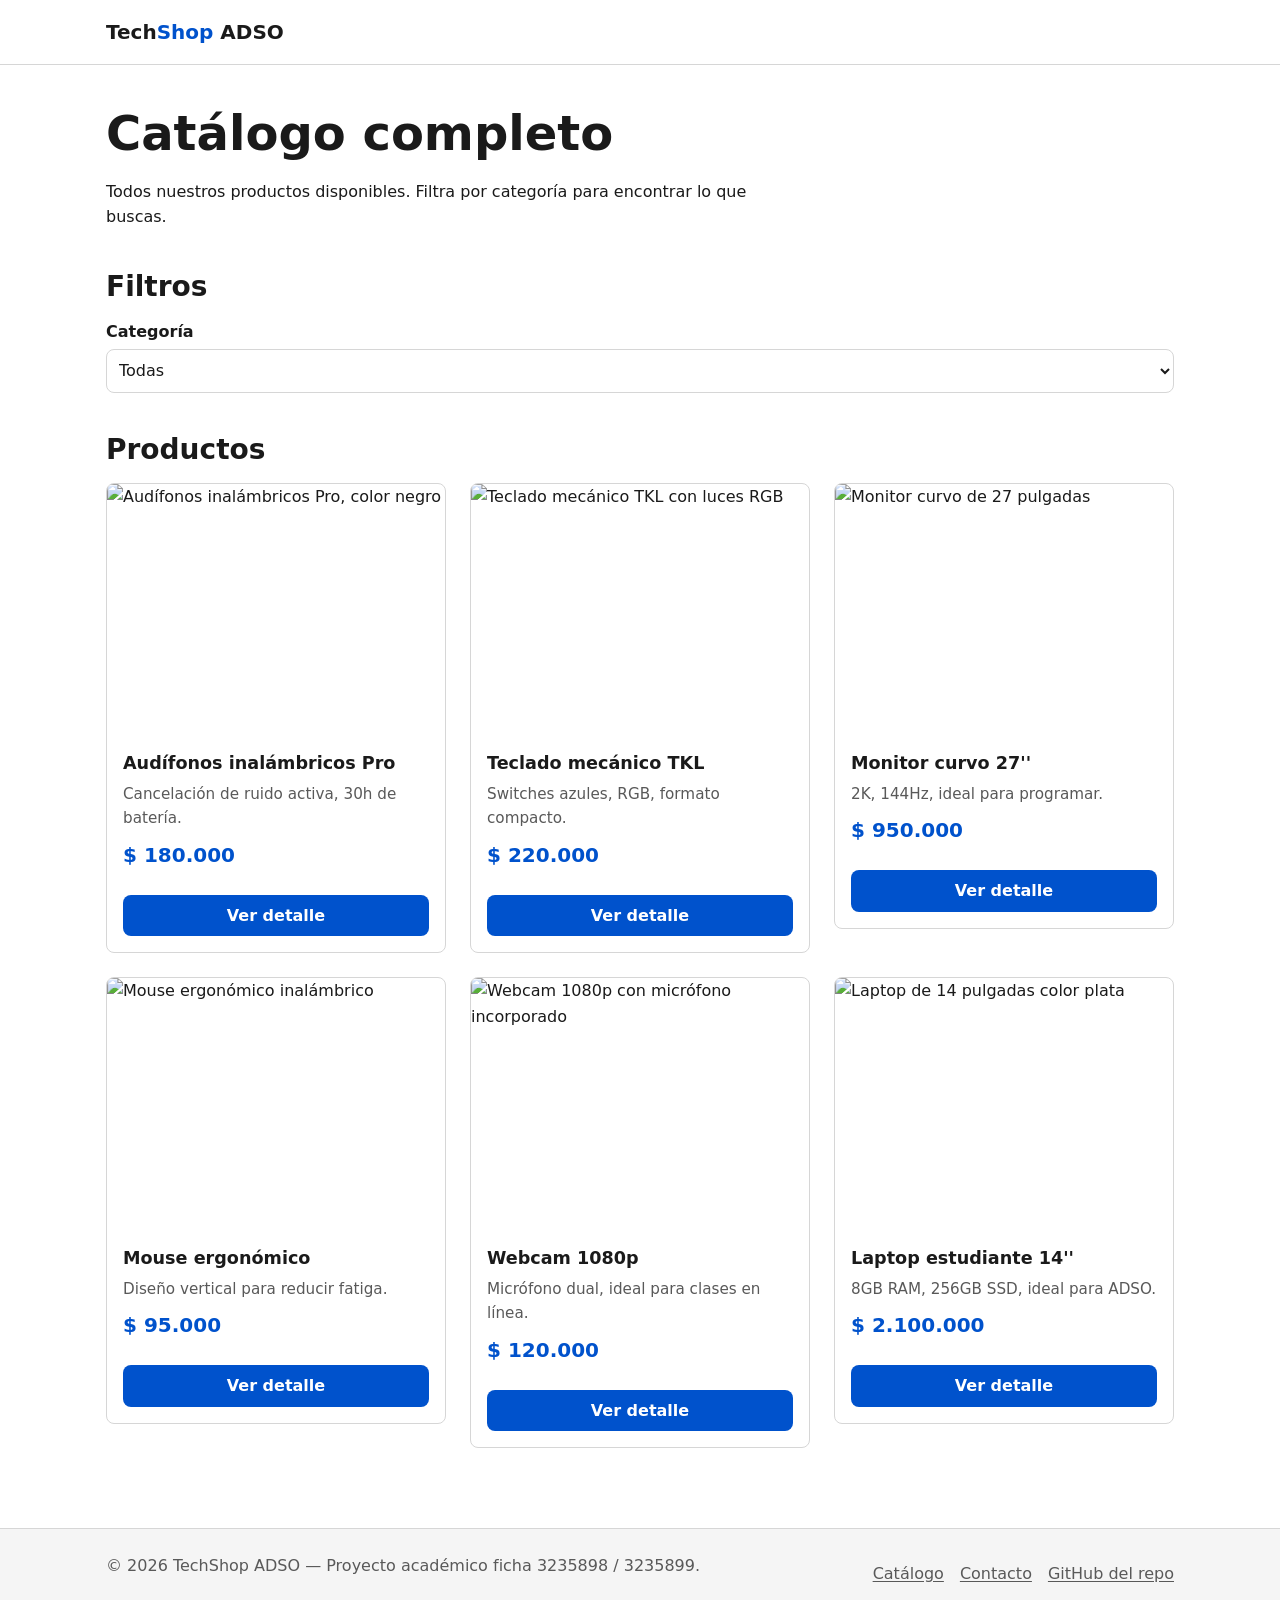
==== catalogo.html @ 84d73228 "feat: initial mini-sitio adso con HTML/CSS, docs y guía git" ====
<!DOCTYPE html>
<html lang="es">
<head>
  <meta charset="UTF-8">
  <meta name="viewport" content="width=device-width, initial-scale=1.0">
  <meta name="description" content="Catálogo completo de productos TechShop ADSO.">
  <title>TechShop ADSO — Catálogo</title>
  <link rel="stylesheet" href="css/styles.css">
</head>
<body>

  <a href="#contenido" class="skip-link">Saltar al contenido principal</a>

  <header class="site-header">
    <div class="container site-header__inner">
      <a href="index.html" class="site-logo" aria-label="TechShop ADSO — Inicio">
        Tech<span>Shop</span> ADSO
      </a>

      <nav class="site-nav" aria-label="Navegación principal">
        <details>
          <summary aria-label="Abrir menú de navegación">Menú</summary>
          <ul>
            <li><a href="index.html">Inicio</a></li>
            <li><a href="catalogo.html" aria-current="page">Catálogo</a></li>
            <li><a href="detalle.html">Detalle producto</a></li>
            <li><a href="contacto.html">Contacto</a></li>
          </ul>
        </details>
      </nav>
    </div>
  </header>

  <main id="contenido" class="site-main">
    <div class="container">

      <h1>Catálogo completo</h1>
      <p>Todos nuestros productos disponibles. Filtra por categoría para encontrar lo que buscas.</p>

      <!-- Aside con filtros: complementa el contenido principal -->
      <aside aria-labelledby="filtros-titulo" style="margin-bottom: 1.5rem;">
        <h2 id="filtros-titulo">Filtros</h2>
        <form>
          <div class="form-field">
            <label for="categoria">Categoría</label>
            <select id="categoria" name="categoria">
              <option value="todos">Todas</option>
              <option value="audio">Audio</option>
              <option value="perifericos">Periféricos</option>
              <option value="monitores">Monitores</option>
              <option value="laptops">Laptops</option>
            </select>
          </div>
        </form>
      </aside>

      <section aria-labelledby="productos-titulo">
        <h2 id="productos-titulo">Productos</h2>

        <ul class="product-grid">

          <li>
            <article class="product-card">
              <img src="https://placehold.co/600x400/0052cc/ffffff?text=Audifonos" alt="Audífonos inalámbricos Pro, color negro">
              <div class="product-card__body">
                <h3>Audífonos inalámbricos Pro</h3>
                <p class="product-card__desc">Cancelación de ruido activa, 30h de batería.</p>
                <p class="product-card__price">$ 180.000</p>
                <a href="detalle.html" aria-label="Ver detalle de Audífonos inalámbricos Pro">Ver detalle</a>
              </div>
            </article>
          </li>

          <li>
            <article class="product-card">
              <img src="https://placehold.co/600x400/d63a1f/ffffff?text=Teclado" alt="Teclado mecánico TKL con luces RGB">
              <div class="product-card__body">
                <h3>Teclado mecánico TKL</h3>
                <p class="product-card__desc">Switches azules, RGB, formato compacto.</p>
                <p class="product-card__price">$ 220.000</p>
                <a href="detalle.html" aria-label="Ver detalle de Teclado mecánico TKL">Ver detalle</a>
              </div>
            </article>
          </li>

          <li>
            <article class="product-card">
              <img src="https://placehold.co/600x400/1b7a3e/ffffff?text=Monitor" alt="Monitor curvo de 27 pulgadas">
              <div class="product-card__body">
                <h3>Monitor curvo 27''</h3>
                <p class="product-card__desc">2K, 144Hz, ideal para programar.</p>
                <p class="product-card__price">$ 950.000</p>
                <a href="detalle.html" aria-label="Ver detalle de Monitor curvo 27 pulgadas">Ver detalle</a>
              </div>
            </article>
          </li>

          <li>
            <article class="product-card">
              <img src="https://placehold.co/600x400/595959/ffffff?text=Mouse" alt="Mouse ergonómico inalámbrico">
              <div class="product-card__body">
                <h3>Mouse ergonómico</h3>
                <p class="product-card__desc">Diseño vertical para reducir fatiga.</p>
                <p class="product-card__price">$ 95.000</p>
                <a href="detalle.html" aria-label="Ver detalle de Mouse ergonómico">Ver detalle</a>
              </div>
            </article>
          </li>

          <li>
            <article class="product-card">
              <img src="https://placehold.co/600x400/003d99/ffffff?text=Webcam" alt="Webcam 1080p con micrófono incorporado">
              <div class="product-card__body">
                <h3>Webcam 1080p</h3>
                <p class="product-card__desc">Micrófono dual, ideal para clases en línea.</p>
                <p class="product-card__price">$ 120.000</p>
                <a href="detalle.html" aria-label="Ver detalle de Webcam 1080p">Ver detalle</a>
              </div>
            </article>
          </li>

          <li>
            <article class="product-card">
              <img src="https://placehold.co/600x400/b8311a/ffffff?text=Laptop" alt="Laptop de 14 pulgadas color plata">
              <div class="product-card__body">
                <h3>Laptop estudiante 14''</h3>
                <p class="product-card__desc">8GB RAM, 256GB SSD, ideal para ADSO.</p>
                <p class="product-card__price">$ 2.100.000</p>
                <a href="detalle.html" aria-label="Ver detalle de Laptop estudiante 14 pulgadas">Ver detalle</a>
              </div>
            </article>
          </li>

        </ul>
      </section>

    </div>
  </main>

  <footer class="site-footer">
    <div class="container site-footer__inner">
      <p>&copy; 2026 TechShop ADSO — Proyecto académico ficha 3235898 / 3235899.</p>
      <nav aria-label="Enlaces del pie">
        <ul>
          <li><a href="catalogo.html">Catálogo</a></li>
          <li><a href="contacto.html">Contacto</a></li>
          <li><a href="https://github.com/" rel="noopener">GitHub del repo</a></li>
        </ul>
      </nav>
    </div>
  </footer>

</body>
</html>
---- css/styles.css ----
/* ============================================================
   TechShop ADSO — Hoja de estilos
   Estrategia: Mobile-first con media queries para tablet/desktop.
   Variables CSS para mantener consistencia y facilitar cambios.
   ============================================================ */

/* --- Reset mínimo --- */
*,
*::before,
*::after {
  box-sizing: border-box;
  margin: 0;
  padding: 0;
}

/* --- Variables de diseño --- */
:root {
  --color-bg: #ffffff;
  --color-bg-subtle: #f5f5f5;
  --color-text: #1a1a1a;
  --color-text-muted: #595959;
  --color-primary: #0052cc;
  --color-primary-hover: #003d99;
  --color-accent: #d63a1f;
  --color-border: #d6d6d6;
  --color-success: #1b7a3e;
  --color-error: #c92a2a;
  --focus-ring: 3px solid #0052cc;

  --font-base: system-ui, -apple-system, "Segoe UI", Roboto, sans-serif;
  --font-size-base: 1rem;       /* 16px */
  --line-height-base: 1.6;

  --space-xs: 0.25rem;
  --space-sm: 0.5rem;
  --space-md: 1rem;
  --space-lg: 1.5rem;
  --space-xl: 2.5rem;

  --radius: 0.5rem;
  --shadow-sm: 0 1px 2px rgba(0, 0, 0, 0.08);
  --shadow-md: 0 4px 12px rgba(0, 0, 0, 0.1);

  --container-max: 1100px;
}

/* --- Base --- */
html {
  font-family: var(--font-base);
  font-size: var(--font-size-base);
  line-height: var(--line-height-base);
  color: var(--color-text);
  background: var(--color-bg);
  -webkit-text-size-adjust: 100%;
}

body {
  min-height: 100vh;
  display: flex;
  flex-direction: column;
}

img {
  max-width: 100%;
  height: auto;
  display: block;
}

a {
  color: var(--color-primary);
  text-decoration: underline;
  text-underline-offset: 2px;
}

a:hover {
  color: var(--color-primary-hover);
}

/* Foco visible — clave para accesibilidad por teclado */
:focus-visible {
  outline: var(--focus-ring);
  outline-offset: 2px;
  border-radius: 2px;
}

/* --- Skip link (accesibilidad teclado/screen readers) --- */
.skip-link {
  position: absolute;
  top: -100px;
  left: 0;
  background: var(--color-primary);
  color: #fff;
  padding: var(--space-sm) var(--space-md);
  text-decoration: none;
  z-index: 1000;
}

.skip-link:focus {
  top: 0;
}

/* --- Contenedor central --- */
.container {
  width: 100%;
  max-width: var(--container-max);
  margin-inline: auto;
  padding-inline: var(--space-md);
}

/* --- Header --- */
.site-header {
  background: var(--color-bg);
  border-bottom: 1px solid var(--color-border);
  padding: var(--space-md) 0;
  position: sticky;
  top: 0;
  z-index: 100;
}

.site-header__inner {
  display: flex;
  align-items: center;
  justify-content: space-between;
  gap: var(--space-md);
}

.site-logo {
  font-size: 1.25rem;
  font-weight: 700;
  color: var(--color-text);
  text-decoration: none;
}

.site-logo span {
  color: var(--color-primary);
}

/* --- Navegación: <details> como menú accesible sin JS --- */
.site-nav details {
  position: relative;
}

.site-nav summary {
  list-style: none;
  cursor: pointer;
  padding: var(--space-sm) var(--space-md);
  background: var(--color-bg-subtle);
  border: 1px solid var(--color-border);
  border-radius: var(--radius);
  font-weight: 600;
}

.site-nav summary::-webkit-details-marker {
  display: none;
}

.site-nav summary::after {
  content: " ▾";
}

.site-nav details[open] summary::after {
  content: " ▴";
}

.site-nav ul {
  list-style: none;
  position: absolute;
  right: 0;
  top: calc(100% + var(--space-xs));
  background: var(--color-bg);
  border: 1px solid var(--color-border);
  border-radius: var(--radius);
  box-shadow: var(--shadow-md);
  min-width: 200px;
  padding: var(--space-xs) 0;
}

.site-nav li a {
  display: block;
  padding: var(--space-sm) var(--space-md);
  text-decoration: none;
  color: var(--color-text);
}

.site-nav li a:hover,
.site-nav li a[aria-current="page"] {
  background: var(--color-bg-subtle);
  color: var(--color-primary);
}

/* --- Main --- */
.site-main {
  flex: 1;
  padding-block: var(--space-xl);
}

/* --- Tipografía --- */
h1, h2, h3 {
  line-height: 1.2;
  margin-bottom: var(--space-md);
}

h1 { font-size: 2rem; }
h2 { font-size: 1.5rem; margin-top: var(--space-xl); }
h3 { font-size: 1.25rem; }

p {
  margin-bottom: var(--space-md);
  max-width: 65ch;
}

/* --- Hero --- */
.hero {
  background: linear-gradient(135deg, #0052cc 0%, #003d99 100%);
  color: #fff;
  padding: var(--space-xl) var(--space-md);
  border-radius: var(--radius);
  margin-bottom: var(--space-xl);
}

.hero h1 {
  color: #fff;
  margin-bottom: var(--space-md);
}

.hero p {
  color: #e6f0ff;
  max-width: 50ch;
}

.hero a {
  color: #fff;
  background: var(--color-accent);
  display: inline-block;
  padding: var(--space-sm) var(--space-lg);
  border-radius: var(--radius);
  text-decoration: none;
  font-weight: 600;
  margin-top: var(--space-md);
}

.hero a:hover {
  background: #b8311a;
  color: #fff;
}

/* --- Grid de productos --- */
.product-grid {
  display: grid;
  grid-template-columns: 1fr;
  gap: var(--space-lg);
  list-style: none;
}

.product-card {
  background: var(--color-bg);
  border: 1px solid var(--color-border);
  border-radius: var(--radius);
  overflow: hidden;
  display: flex;
  flex-direction: column;
  transition: box-shadow 150ms ease, transform 150ms ease;
}

.product-card:hover {
  box-shadow: var(--shadow-md);
  transform: translateY(-2px);
}

.product-card img {
  aspect-ratio: 4 / 3;
  object-fit: cover;
  width: 100%;
}

.product-card__body {
  padding: var(--space-md);
  display: flex;
  flex-direction: column;
  gap: var(--space-sm);
  flex: 1;
}

.product-card h3 {
  font-size: 1.1rem;
  margin: 0;
}

.product-card__price {
  font-size: 1.25rem;
  font-weight: 700;
  color: var(--color-primary);
}

.product-card__desc {
  color: var(--color-text-muted);
  font-size: 0.95rem;
  margin: 0;
}

.product-card a {
  margin-top: auto;
  display: inline-block;
  text-align: center;
  background: var(--color-primary);
  color: #fff;
  padding: var(--space-sm) var(--space-md);
  border-radius: var(--radius);
  text-decoration: none;
  font-weight: 600;
}

.product-card a:hover {
  background: var(--color-primary-hover);
}

/* --- Detalle de producto --- */
.product-detail {
  display: grid;
  grid-template-columns: 1fr;
  gap: var(--space-lg);
}

.product-detail__gallery img {
  border-radius: var(--radius);
  border: 1px solid var(--color-border);
}

.product-detail h1 {
  margin-bottom: var(--space-sm);
}

.product-detail__price {
  font-size: 2rem;
  font-weight: 700;
  color: var(--color-primary);
  margin-bottom: var(--space-md);
}

.product-detail ol {
  margin-left: var(--space-lg);
  margin-bottom: var(--space-lg);
}

.product-detail ol li {
  margin-bottom: var(--space-xs);
}

/* --- Aside (relacionados) --- */
.related {
  margin-top: var(--space-xl);
  padding-top: var(--space-lg);
  border-top: 1px solid var(--color-border);
}

/* --- Formulario --- */
.form-contacto {
  max-width: 500px;
  display: flex;
  flex-direction: column;
  gap: var(--space-md);
}

fieldset {
  border: 1px solid var(--color-border);
  border-radius: var(--radius);
  padding: var(--space-md);
  display: flex;
  flex-direction: column;
  gap: var(--space-md);
}

legend {
  padding-inline: var(--space-sm);
  font-weight: 600;
}

.form-field {
  display: flex;
  flex-direction: column;
  gap: var(--space-xs);
}

.form-field label {
  font-weight: 600;
}

.form-field .hint {
  font-size: 0.85rem;
  color: var(--color-text-muted);
}

.form-field input,
.form-field textarea,
.form-field select {
  font: inherit;
  padding: var(--space-sm);
  border: 1px solid var(--color-border);
  border-radius: var(--radius);
  background: var(--color-bg);
  color: var(--color-text);
  min-height: 44px; /* objetivo táctil WCAG 2.5.5 */
}

.form-field input:invalid:not(:placeholder-shown) {
  border-color: var(--color-error);
}

.form-field .error {
  color: var(--color-error);
  font-size: 0.85rem;
}

button {
  font: inherit;
  background: var(--color-primary);
  color: #fff;
  border: none;
  padding: var(--space-sm) var(--space-lg);
  border-radius: var(--radius);
  cursor: pointer;
  font-weight: 600;
  min-height: 44px;
}

button:hover {
  background: var(--color-primary-hover);
}

button[type="reset"] {
  background: var(--color-bg-subtle);
  color: var(--color-text);
  border: 1px solid var(--color-border);
}

/* --- Footer --- */
.site-footer {
  background: var(--color-bg-subtle);
  color: var(--color-text-muted);
  padding: var(--space-lg) 0;
  margin-top: var(--space-xl);
  border-top: 1px solid var(--color-border);
}

.site-footer__inner {
  display: flex;
  flex-direction: column;
  gap: var(--space-md);
  align-items: flex-start;
}

.site-footer ul {
  list-style: none;
  display: flex;
  flex-wrap: wrap;
  gap: var(--space-md);
}

.site-footer a {
  color: var(--color-text-muted);
}

/* ============================================================
   TABLET — 600px en adelante
   ============================================================ */
@media (min-width: 600px) {
  h1 { font-size: 2.5rem; }
  h2 { font-size: 1.75rem; }

  .hero {
    padding: var(--space-xl) var(--space-xl);
  }

  .product-grid {
    grid-template-columns: repeat(2, 1fr);
  }

  .product-detail {
    grid-template-columns: 1fr 1fr;
    align-items: start;
  }

  .site-footer__inner {
    flex-direction: row;
    justify-content: space-between;
    align-items: center;
  }
}

/* ============================================================
   DESKTOP — 900px en adelante
   ============================================================ */
@media (min-width: 900px) {
  h1 { font-size: 3rem; }

  .product-grid {
    grid-template-columns: repeat(3, 1fr);
  }

  /* En desktop el menú es horizontal, no necesitamos el <details> */
  .site-nav summary {
    display: none;
  }

  .site-nav ul {
    position: static;
    display: flex;
    gap: var(--space-sm);
    box-shadow: none;
    border: none;
    background: transparent;
    padding: 0;
  }

  /* Forzar el menú abierto en desktop sin importar el estado del <details> */
  .site-nav details ul {
    display: flex !important;
  }
}

/* ============================================================
   PREFERENCIAS DEL USUARIO
   ============================================================ */
@media (prefers-reduced-motion: reduce) {
  *,
  *::before,
  *::after {
    transition-duration: 0.01ms !important;
    animation-duration: 0.01ms !important;
  }
}

@media (prefers-color-scheme: dark) {
  /* Soporte modo oscuro — opcional, se puede ampliar */
  :root {
    --color-bg: #1a1a1a;
    --color-bg-subtle: #2a2a2a;
    --color-text: #f5f5f5;
    --color-text-muted: #b0b0b0;
    --color-border: #3a3a3a;
  }

  .hero {
    background: linear-gradient(135deg, #003d99 0%, #001f4d 100%);
  }
}

/* --- Print --- */
@media print {
  .site-header,
  .site-footer,
  .skip-link,
  button {
    display: none;
  }
}
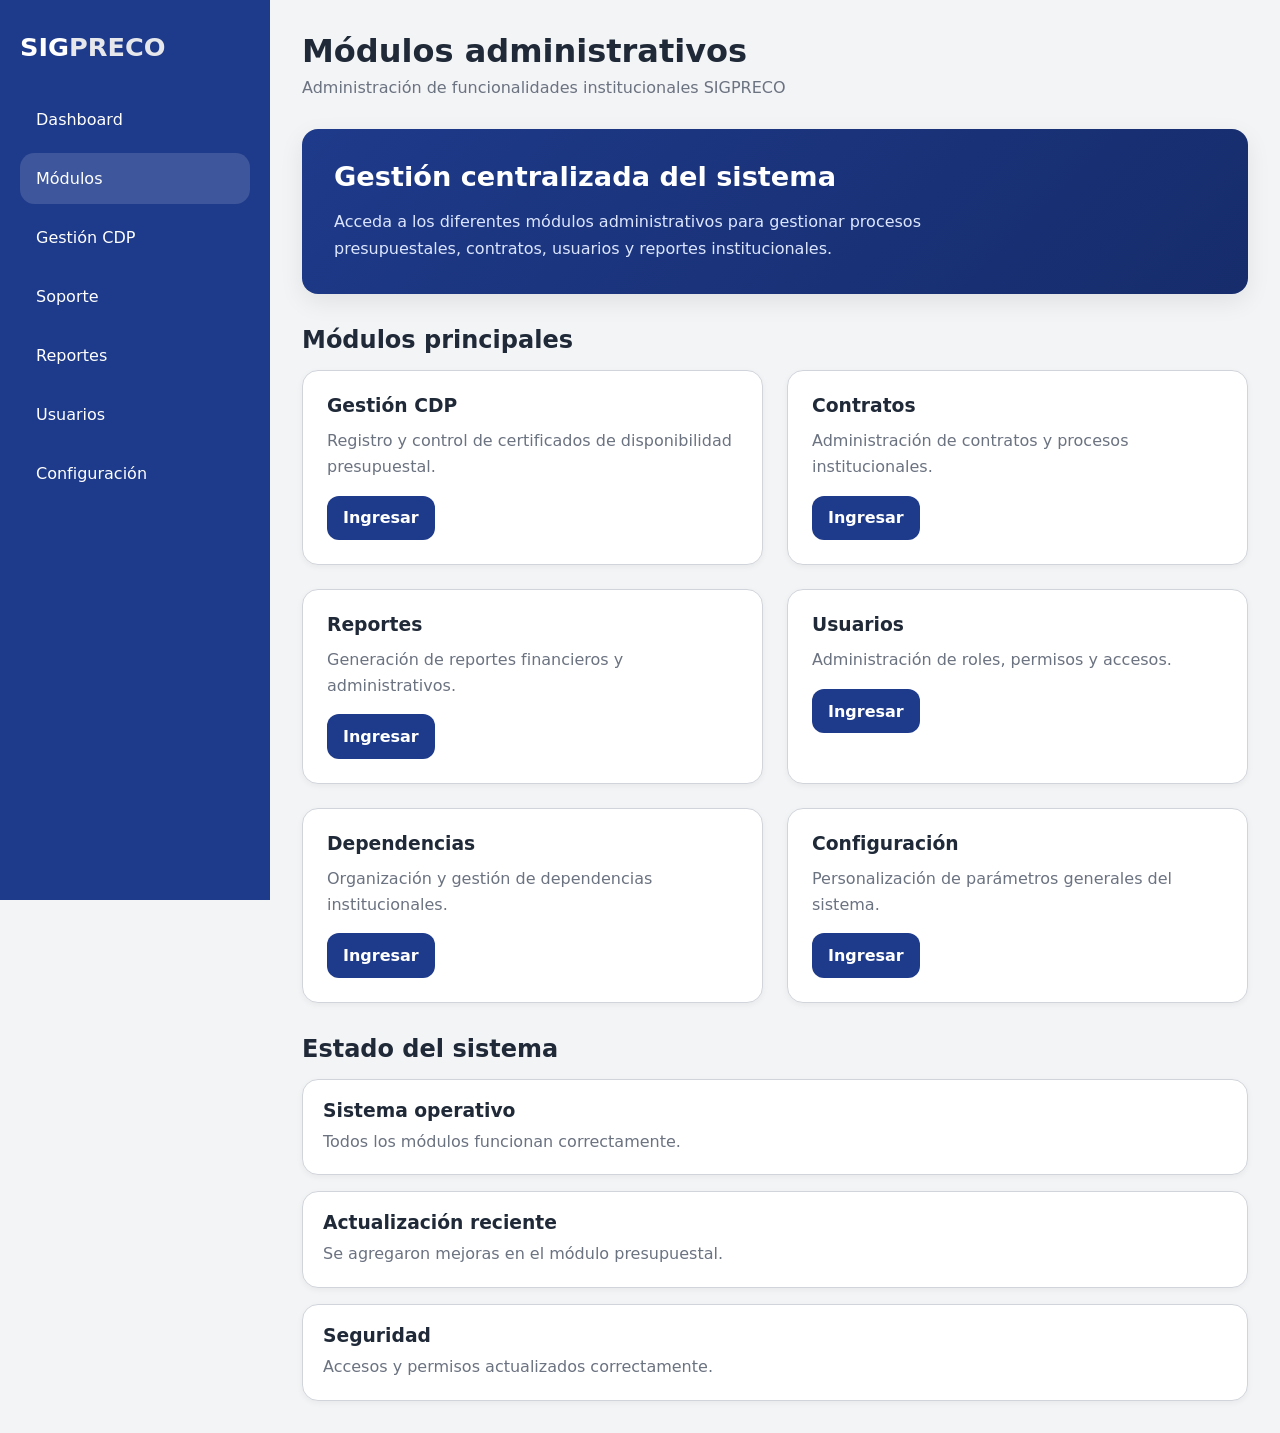
==== commit 985d8253: "feat: dashboard sigpreco" ====
--- a/catalogo.html
+++ b/catalogo.html
@@ -1,154 +1,303 @@
 <!DOCTYPE html>
 <html lang="es">
+
 <head>
   <meta charset="UTF-8">
   <meta name="viewport" content="width=device-width, initial-scale=1.0">
-  <meta name="description" content="Catálogo completo de productos TechShop ADSO.">
-  <title>TechShop ADSO — Catálogo</title>
+
+  <meta name="description"
+    content="SIGPRECO — Módulos administrativos del sistema.">
+
+  <title>SIGPRECO — Módulos</title>
+
   <link rel="stylesheet" href="css/styles.css">
 </head>
+
 <body>
 
-  <a href="#contenido" class="skip-link">Saltar al contenido principal</a>
-
-  <header class="site-header">
-    <div class="container site-header__inner">
-      <a href="index.html" class="site-logo" aria-label="TechShop ADSO — Inicio">
-        Tech<span>Shop</span> ADSO
-      </a>
-
-      <nav class="site-nav" aria-label="Navegación principal">
-        <details>
-          <summary aria-label="Abrir menú de navegación">Menú</summary>
-          <ul>
-            <li><a href="index.html">Inicio</a></li>
-            <li><a href="catalogo.html" aria-current="page">Catálogo</a></li>
-            <li><a href="detalle.html">Detalle producto</a></li>
-            <li><a href="contacto.html">Contacto</a></li>
-          </ul>
-        </details>
+  <!-- Accesibilidad -->
+  <a href="#contenido" class="skip-link">
+    Saltar al contenido principal
+  </a>
+
+  <!-- Layout dashboard -->
+  <div class="dashboard-layout">
+
+    <!-- Sidebar -->
+    <aside class="sidebar">
+
+      <!-- Logo -->
+      <div class="sidebar__logo">
+
+        <a href="index.html" class="site-logo" aria-label="SIGPRECO inicio">
+          SIG<span>PRECO</span>
+        </a>
+
+      </div>
+
+      <!-- Navegación -->
+      <nav class="sidebar__nav" aria-label="Menú principal">
+
+        <ul>
+
+          <li>
+            <a href="index.html">
+              Dashboard
+            </a>
+          </li>
+
+          <li>
+            <a href="catalogo.html" aria-current="page">
+              Módulos
+            </a>
+          </li>
+
+          <li>
+            <a href="detalle.html">
+              Gestión CDP
+            </a>
+          </li>
+
+          <li>
+            <a href="contacto.html">
+              Soporte
+            </a>
+          </li>
+
+          <li>
+            <a href="#">
+              Reportes
+            </a>
+          </li>
+
+          <li>
+            <a href="#">
+              Usuarios
+            </a>
+          </li>
+
+          <li>
+            <a href="#">
+              Configuración
+            </a>
+          </li>
+
+        </ul>
+
       </nav>
-    </div>
-  </header>
-
-  <main id="contenido" class="site-main">
-    <div class="container">
-
-      <h1>Catálogo completo</h1>
-      <p>Todos nuestros productos disponibles. Filtra por categoría para encontrar lo que buscas.</p>
-
-      <!-- Aside con filtros: complementa el contenido principal -->
-      <aside aria-labelledby="filtros-titulo" style="margin-bottom: 1.5rem;">
-        <h2 id="filtros-titulo">Filtros</h2>
-        <form>
-          <div class="form-field">
-            <label for="categoria">Categoría</label>
-            <select id="categoria" name="categoria">
-              <option value="todos">Todas</option>
-              <option value="audio">Audio</option>
-              <option value="perifericos">Periféricos</option>
-              <option value="monitores">Monitores</option>
-              <option value="laptops">Laptops</option>
-            </select>
-          </div>
-        </form>
-      </aside>
-
-      <section aria-labelledby="productos-titulo">
-        <h2 id="productos-titulo">Productos</h2>
-
-        <ul class="product-grid">
-
-          <li>
-            <article class="product-card">
-              <img src="https://placehold.co/600x400/0052cc/ffffff?text=Audifonos" alt="Audífonos inalámbricos Pro, color negro">
-              <div class="product-card__body">
-                <h3>Audífonos inalámbricos Pro</h3>
-                <p class="product-card__desc">Cancelación de ruido activa, 30h de batería.</p>
-                <p class="product-card__price">$ 180.000</p>
-                <a href="detalle.html" aria-label="Ver detalle de Audífonos inalámbricos Pro">Ver detalle</a>
-              </div>
-            </article>
-          </li>
-
-          <li>
-            <article class="product-card">
-              <img src="https://placehold.co/600x400/d63a1f/ffffff?text=Teclado" alt="Teclado mecánico TKL con luces RGB">
-              <div class="product-card__body">
-                <h3>Teclado mecánico TKL</h3>
-                <p class="product-card__desc">Switches azules, RGB, formato compacto.</p>
-                <p class="product-card__price">$ 220.000</p>
-                <a href="detalle.html" aria-label="Ver detalle de Teclado mecánico TKL">Ver detalle</a>
-              </div>
-            </article>
-          </li>
-
-          <li>
-            <article class="product-card">
-              <img src="https://placehold.co/600x400/1b7a3e/ffffff?text=Monitor" alt="Monitor curvo de 27 pulgadas">
-              <div class="product-card__body">
-                <h3>Monitor curvo 27''</h3>
-                <p class="product-card__desc">2K, 144Hz, ideal para programar.</p>
-                <p class="product-card__price">$ 950.000</p>
-                <a href="detalle.html" aria-label="Ver detalle de Monitor curvo 27 pulgadas">Ver detalle</a>
-              </div>
-            </article>
-          </li>
-
-          <li>
-            <article class="product-card">
-              <img src="https://placehold.co/600x400/595959/ffffff?text=Mouse" alt="Mouse ergonómico inalámbrico">
-              <div class="product-card__body">
-                <h3>Mouse ergonómico</h3>
-                <p class="product-card__desc">Diseño vertical para reducir fatiga.</p>
-                <p class="product-card__price">$ 95.000</p>
-                <a href="detalle.html" aria-label="Ver detalle de Mouse ergonómico">Ver detalle</a>
-              </div>
-            </article>
-          </li>
-
-          <li>
-            <article class="product-card">
-              <img src="https://placehold.co/600x400/003d99/ffffff?text=Webcam" alt="Webcam 1080p con micrófono incorporado">
-              <div class="product-card__body">
-                <h3>Webcam 1080p</h3>
-                <p class="product-card__desc">Micrófono dual, ideal para clases en línea.</p>
-                <p class="product-card__price">$ 120.000</p>
-                <a href="detalle.html" aria-label="Ver detalle de Webcam 1080p">Ver detalle</a>
-              </div>
-            </article>
-          </li>
-
-          <li>
-            <article class="product-card">
-              <img src="https://placehold.co/600x400/b8311a/ffffff?text=Laptop" alt="Laptop de 14 pulgadas color plata">
-              <div class="product-card__body">
-                <h3>Laptop estudiante 14''</h3>
-                <p class="product-card__desc">8GB RAM, 256GB SSD, ideal para ADSO.</p>
-                <p class="product-card__price">$ 2.100.000</p>
-                <a href="detalle.html" aria-label="Ver detalle de Laptop estudiante 14 pulgadas">Ver detalle</a>
-              </div>
-            </article>
-          </li>
-
-        </ul>
+
+    </aside>
+
+    <!-- Main -->
+    <main id="contenido" class="dashboard-main">
+
+      <!-- Topbar -->
+      <header class="dashboard-topbar">
+
+        <div>
+
+          <h1>
+            Módulos administrativos
+          </h1>
+
+          <p>
+            Administración de funcionalidades institucionales SIGPRECO
+          </p>
+
+        </div>
+
+      </header>
+
+      <!-- Hero -->
+      <section class="dashboard-hero" aria-labelledby="hero-modulos">
+
+        <h2 id="hero-modulos">
+          Gestión centralizada del sistema
+        </h2>
+
+        <p>
+          Acceda a los diferentes módulos administrativos para gestionar
+          procesos presupuestales, contratos, usuarios y reportes institucionales.
+        </p>
+
       </section>
 
-    </div>
-  </main>
-
-  <footer class="site-footer">
-    <div class="container site-footer__inner">
-      <p>&copy; 2026 TechShop ADSO — Proyecto académico ficha 3235898 / 3235899.</p>
-      <nav aria-label="Enlaces del pie">
-        <ul>
-          <li><a href="catalogo.html">Catálogo</a></li>
-          <li><a href="contacto.html">Contacto</a></li>
-          <li><a href="https://github.com/" rel="noopener">GitHub del repo</a></li>
-        </ul>
-      </nav>
-    </div>
-  </footer>
+      <!-- Cards -->
+      <section aria-labelledby="modulos-principales">
+
+        <div class="section-header">
+
+          <h2 id="modulos-principales">
+            Módulos principales
+          </h2>
+
+        </div>
+
+        <div class="dashboard-cards">
+
+          <!-- Card -->
+          <article class="dashboard-card">
+
+            <h3>
+              Gestión CDP
+            </h3>
+
+            <p>
+              Registro y control de certificados de disponibilidad presupuestal.
+            </p>
+
+            <a href="detalle.html">
+              Ingresar
+            </a>
+
+          </article>
+
+          <!-- Card -->
+          <article class="dashboard-card">
+
+            <h3>
+              Contratos
+            </h3>
+
+            <p>
+              Administración de contratos y procesos institucionales.
+            </p>
+
+            <a href="#">
+              Ingresar
+            </a>
+
+          </article>
+
+          <!-- Card -->
+          <article class="dashboard-card">
+
+            <h3>
+              Reportes
+            </h3>
+
+            <p>
+              Generación de reportes financieros y administrativos.
+            </p>
+
+            <a href="#">
+              Ingresar
+            </a>
+
+          </article>
+
+          <!-- Card -->
+          <article class="dashboard-card">
+
+            <h3>
+              Usuarios
+            </h3>
+
+            <p>
+              Administración de roles, permisos y accesos.
+            </p>
+
+            <a href="#">
+              Ingresar
+            </a>
+
+          </article>
+
+          <!-- Card -->
+          <article class="dashboard-card">
+
+            <h3>
+              Dependencias
+            </h3>
+
+            <p>
+              Organización y gestión de dependencias institucionales.
+            </p>
+
+            <a href="#">
+              Ingresar
+            </a>
+
+          </article>
+
+          <!-- Card -->
+          <article class="dashboard-card">
+
+            <h3>
+              Configuración
+            </h3>
+
+            <p>
+              Personalización de parámetros generales del sistema.
+            </p>
+
+            <a href="#">
+              Ingresar
+            </a>
+
+          </article>
+
+        </div>
+
+      </section>
+
+      <!-- Actividad -->
+      <section aria-labelledby="actividad-modulos">
+
+        <div class="section-header">
+
+          <h2 id="actividad-modulos">
+            Estado del sistema
+          </h2>
+
+        </div>
+
+        <div class="activity-panel">
+
+          <article class="activity-item">
+
+            <h3>
+              Sistema operativo
+            </h3>
+
+            <p>
+              Todos los módulos funcionan correctamente.
+            </p>
+
+          </article>
+
+          <article class="activity-item">
+
+            <h3>
+              Actualización reciente
+            </h3>
+
+            <p>
+              Se agregaron mejoras en el módulo presupuestal.
+            </p>
+
+          </article>
+
+          <article class="activity-item">
+
+            <h3>
+              Seguridad
+            </h3>
+
+            <p>
+              Accesos y permisos actualizados correctamente.
+            </p>
+
+          </article>
+
+        </div>
+
+      </section>
+
+    </main>
+
+  </div>
 
 </body>
-</html>
+
+</html>
--- a/css/styles.css
+++ b/css/styles.css
@@ -1,10 +1,7 @@
 /* ============================================================
-   TechShop ADSO — Hoja de estilos
-   Estrategia: Mobile-first con media queries para tablet/desktop.
-   Variables CSS para mantener consistencia y facilitar cambios.
-   ============================================================ */
-
-/* --- Reset mínimo --- */
+   SIGPRECO DASHBOARD
+   ============================================================ */
+
 *,
 *::before,
 *::after {
@@ -13,544 +10,676 @@
   padding: 0;
 }
 
-/* --- Variables de diseño --- */
+/* ============================================================
+   VARIABLES
+   ============================================================ */
+
 :root {
-  --color-bg: #ffffff;
-  --color-bg-subtle: #f5f5f5;
-  --color-text: #1a1a1a;
-  --color-text-muted: #595959;
-  --color-primary: #0052cc;
-  --color-primary-hover: #003d99;
-  --color-accent: #d63a1f;
-  --color-border: #d6d6d6;
-  --color-success: #1b7a3e;
-  --color-error: #c92a2a;
-  --focus-ring: 3px solid #0052cc;
-
-  --font-base: system-ui, -apple-system, "Segoe UI", Roboto, sans-serif;
-  --font-size-base: 1rem;       /* 16px */
-  --line-height-base: 1.6;
-
-  --space-xs: 0.25rem;
-  --space-sm: 0.5rem;
-  --space-md: 1rem;
-  --space-lg: 1.5rem;
-  --space-xl: 2.5rem;
-
-  --radius: 0.5rem;
-  --shadow-sm: 0 1px 2px rgba(0, 0, 0, 0.08);
-  --shadow-md: 0 4px 12px rgba(0, 0, 0, 0.1);
-
-  --container-max: 1100px;
-}
-
-/* --- Base --- */
+
+  --color-primary: #1E3A8A;
+  --color-primary-hover: #162C6B;
+
+  --color-bg: #F3F4F6;
+  --color-surface: #FFFFFF;
+
+  --color-text: #1F2937;
+  --color-text-muted: #6B7280;
+
+  --color-border: #D1D5DB;
+
+  --shadow-sm: 0 2px 6px rgba(0,0,0,0.05);
+  --shadow-md: 0 8px 24px rgba(0,0,0,0.08);
+
+  --radius: 1rem;
+
+  --font-base: system-ui, -apple-system, "Segoe UI", sans-serif;
+
+}
+
+/* ============================================================
+   BASE
+   ============================================================ */
+
 html {
   font-family: var(--font-base);
-  font-size: var(--font-size-base);
-  line-height: var(--line-height-base);
   color: var(--color-text);
+}
+
+body {
   background: var(--color-bg);
-  -webkit-text-size-adjust: 100%;
-}
-
-body {
   min-height: 100vh;
-  display: flex;
-  flex-direction: column;
 }
 
 img {
   max-width: 100%;
-  height: auto;
   display: block;
 }
 
 a {
-  color: var(--color-primary);
-  text-decoration: underline;
-  text-underline-offset: 2px;
-}
-
-a:hover {
-  color: var(--color-primary-hover);
-}
-
-/* Foco visible — clave para accesibilidad por teclado */
-:focus-visible {
-  outline: var(--focus-ring);
-  outline-offset: 2px;
-  border-radius: 2px;
-}
-
-/* --- Skip link (accesibilidad teclado/screen readers) --- */
+  text-decoration: none;
+}
+
+/* ============================================================
+   ACCESIBILIDAD
+   ============================================================ */
+
 .skip-link {
   position: absolute;
   top: -100px;
   left: 0;
   background: var(--color-primary);
-  color: #fff;
-  padding: var(--space-sm) var(--space-md);
-  text-decoration: none;
-  z-index: 1000;
+  color: white;
+  padding: 1rem;
+  z-index: 999;
 }
 
 .skip-link:focus {
   top: 0;
 }
 
-/* --- Contenedor central --- */
-.container {
-  width: 100%;
-  max-width: var(--container-max);
-  margin-inline: auto;
-  padding-inline: var(--space-md);
-}
-
-/* --- Header --- */
-.site-header {
-  background: var(--color-bg);
-  border-bottom: 1px solid var(--color-border);
-  padding: var(--space-md) 0;
+/* ============================================================
+   LAYOUT
+   ============================================================ */
+
+.dashboard-layout {
+  display: flex;
+  min-height: 100vh;
+}
+
+/* ============================================================
+   SIDEBAR
+   ============================================================ */
+
+.sidebar {
+
+  width: 270px;
+  background: var(--color-primary);
+
+  color: white;
+
+  padding: 2rem 1.25rem;
+
+  display: flex;
+  flex-direction: column;
+  gap: 2rem;
+
   position: sticky;
   top: 0;
-  z-index: 100;
-}
-
-.site-header__inner {
-  display: flex;
-  align-items: center;
-  justify-content: space-between;
-  gap: var(--space-md);
+
+  height: 100vh;
+
 }
 
 .site-logo {
-  font-size: 1.25rem;
-  font-weight: 700;
-  color: var(--color-text);
-  text-decoration: none;
+
+  color: white;
+
+  font-size: 1.6rem;
+  font-weight: 800;
+
 }
 
 .site-logo span {
-  color: var(--color-primary);
-}
-
-/* --- Navegación: <details> como menú accesible sin JS --- */
-.site-nav details {
-  position: relative;
-}
-
-.site-nav summary {
+  color: #E5E7EB;
+}
+
+/* ============================================================
+   NAV
+   ============================================================ */
+
+.sidebar__nav ul {
+
   list-style: none;
-  cursor: pointer;
-  padding: var(--space-sm) var(--space-md);
-  background: var(--color-bg-subtle);
-  border: 1px solid var(--color-border);
-  border-radius: var(--radius);
-  font-weight: 600;
-}
-
-.site-nav summary::-webkit-details-marker {
-  display: none;
-}
-
-.site-nav summary::after {
-  content: " ▾";
-}
-
-.site-nav details[open] summary::after {
-  content: " ▴";
-}
-
-.site-nav ul {
-  list-style: none;
-  position: absolute;
-  right: 0;
-  top: calc(100% + var(--space-xs));
-  background: var(--color-bg);
-  border: 1px solid var(--color-border);
-  border-radius: var(--radius);
-  box-shadow: var(--shadow-md);
-  min-width: 200px;
-  padding: var(--space-xs) 0;
-}
-
-.site-nav li a {
-  display: block;
-  padding: var(--space-sm) var(--space-md);
-  text-decoration: none;
-  color: var(--color-text);
-}
-
-.site-nav li a:hover,
-.site-nav li a[aria-current="page"] {
-  background: var(--color-bg-subtle);
-  color: var(--color-primary);
-}
-
-/* --- Main --- */
-.site-main {
-  flex: 1;
-  padding-block: var(--space-xl);
-}
-
-/* --- Tipografía --- */
-h1, h2, h3 {
-  line-height: 1.2;
-  margin-bottom: var(--space-md);
-}
-
-h1 { font-size: 2rem; }
-h2 { font-size: 1.5rem; margin-top: var(--space-xl); }
-h3 { font-size: 1.25rem; }
-
-p {
-  margin-bottom: var(--space-md);
-  max-width: 65ch;
-}
-
-/* --- Hero --- */
-.hero {
-  background: linear-gradient(135deg, #0052cc 0%, #003d99 100%);
-  color: #fff;
-  padding: var(--space-xl) var(--space-md);
-  border-radius: var(--radius);
-  margin-bottom: var(--space-xl);
-}
-
-.hero h1 {
-  color: #fff;
-  margin-bottom: var(--space-md);
-}
-
-.hero p {
-  color: #e6f0ff;
-  max-width: 50ch;
-}
-
-.hero a {
-  color: #fff;
-  background: var(--color-accent);
-  display: inline-block;
-  padding: var(--space-sm) var(--space-lg);
-  border-radius: var(--radius);
-  text-decoration: none;
-  font-weight: 600;
-  margin-top: var(--space-md);
-}
-
-.hero a:hover {
-  background: #b8311a;
-  color: #fff;
-}
-
-/* --- Grid de productos --- */
-.product-grid {
-  display: grid;
-  grid-template-columns: 1fr;
-  gap: var(--space-lg);
-  list-style: none;
-}
-
-.product-card {
-  background: var(--color-bg);
-  border: 1px solid var(--color-border);
-  border-radius: var(--radius);
-  overflow: hidden;
+
   display: flex;
   flex-direction: column;
-  transition: box-shadow 150ms ease, transform 150ms ease;
-}
-
-.product-card:hover {
+
+  gap: 0.5rem;
+
+}
+
+.sidebar__nav a {
+
+  display: block;
+
+  padding: 1rem;
+
+  border-radius: 0.9rem;
+
+  color: white;
+
+  transition: background 150ms ease;
+
+  font-weight: 500;
+
+}
+
+.sidebar__nav a:hover,
+.sidebar__nav a[aria-current="page"] {
+
+  background: rgba(255,255,255,0.14);
+
+}
+
+/* ============================================================
+   MAIN
+   ============================================================ */
+
+.dashboard-main {
+
+  flex: 1;
+
+  padding: 2rem;
+
+}
+
+/* ============================================================
+   TOPBAR
+   ============================================================ */
+
+.dashboard-topbar {
+
+  margin-bottom: 2rem;
+
+}
+
+.dashboard-topbar h1 {
+
+  font-size: 2rem;
+
+  margin-bottom: 0.5rem;
+
+}
+
+.dashboard-topbar p {
+
+  color: var(--color-text-muted);
+
+}
+
+/* ============================================================
+   HERO
+   ============================================================ */
+
+.dashboard-hero {
+
+  background: linear-gradient(
+    135deg,
+    #1E3A8A 0%,
+    #162C6B 100%
+  );
+
+  color: white;
+
+  padding: 2rem;
+
+  border-radius: var(--radius);
+
+  margin-bottom: 2rem;
+
   box-shadow: var(--shadow-md);
-  transform: translateY(-2px);
-}
-
-.product-card img {
-  aspect-ratio: 4 / 3;
-  object-fit: cover;
-  width: 100%;
-}
-
-.product-card__body {
-  padding: var(--space-md);
+
+}
+
+.dashboard-hero h2 {
+
+  margin-bottom: 1rem;
+
+  font-size: 1.7rem;
+
+}
+
+.dashboard-hero p {
+
+  color: #DCE6FF;
+
+  max-width: 60ch;
+
+  line-height: 1.7;
+
+}
+
+/* ============================================================
+   SECTION HEADER
+   ============================================================ */
+
+.section-header {
+
+  margin-bottom: 1rem;
+
+}
+
+/* ============================================================
+   CARDS
+   ============================================================ */
+
+.dashboard-cards {
+
+  display: grid;
+
+  grid-template-columns: repeat(2, 1fr);
+
+  gap: 1.5rem;
+
+  margin-bottom: 2rem;
+
+}
+
+.dashboard-card {
+
+  background: var(--color-surface);
+
+  padding: 1.5rem;
+
+  border-radius: var(--radius);
+
+  border: 1px solid var(--color-border);
+
+  box-shadow: var(--shadow-sm);
+
+  transition: all 180ms ease;
+
+}
+
+.dashboard-card:hover {
+
+  transform: translateY(-4px);
+
+  box-shadow: var(--shadow-md);
+
+}
+
+.dashboard-card h3 {
+
+  margin-bottom: 0.75rem;
+
+}
+
+.dashboard-card p {
+
+  color: var(--color-text-muted);
+
+  margin-bottom: 1rem;
+
+  line-height: 1.6;
+
+}
+
+.dashboard-card a {
+
+  display: inline-block;
+
+  background: var(--color-primary);
+
+  color: white;
+
+  padding: 0.8rem 1rem;
+
+  border-radius: 0.75rem;
+
+  font-weight: 600;
+
+}
+
+.dashboard-card a:hover {
+
+  background: var(--color-primary-hover);
+
+}
+
+/* ============================================================
+   ACTIVIDAD
+   ============================================================ */
+
+.activity-panel {
+
+  display: grid;
+
+  gap: 1rem;
+
+}
+
+.activity-item {
+
+  background: white;
+
+  border: 1px solid var(--color-border);
+
+  border-radius: var(--radius);
+
+  padding: 1.25rem;
+
+  box-shadow: var(--shadow-sm);
+
+}
+
+.activity-item h3 {
+
+  margin-bottom: 0.5rem;
+
+}
+
+.activity-item p {
+
+  color: var(--color-text-muted);
+
+  line-height: 1.6;
+
+}
+
+/* ============================================================
+   RESPONSIVE
+   ============================================================ */
+
+@media (max-width: 900px) {
+
+  .dashboard-layout {
+
+    flex-direction: column;
+
+  }
+
+  .sidebar {
+
+    width: 100%;
+
+    height: auto;
+
+    position: relative;
+
+  }
+
+}
+
+@media (max-width: 700px) {
+
+  .dashboard-main {
+
+    padding: 1rem;
+
+  }
+
+  .dashboard-cards {
+
+    grid-template-columns: 1fr;
+
+  }
+
+  .dashboard-hero {
+
+    padding: 1.5rem;
+
+  }
+
+}
+/* ============================================================
+   FORMULARIOS
+   ============================================================ */
+
+.form-contacto {
+
+  background: white;
+
+  padding: 2rem;
+
+  border-radius: var(--radius);
+
+  border: 1px solid var(--color-border);
+
+  box-shadow: var(--shadow-sm);
+
+}
+
+fieldset {
+
+  border: none;
+
+  margin-bottom: 2rem;
+
+}
+
+legend {
+
+  font-size: 1.1rem;
+
+  font-weight: 700;
+
+  margin-bottom: 1rem;
+
+  color: var(--color-primary);
+
+}
+
+.form-field {
+
   display: flex;
+
   flex-direction: column;
-  gap: var(--space-sm);
-  flex: 1;
-}
-
-.product-card h3 {
-  font-size: 1.1rem;
-  margin: 0;
-}
-
-.product-card__price {
-  font-size: 1.25rem;
-  font-weight: 700;
-  color: var(--color-primary);
-}
-
-.product-card__desc {
-  color: var(--color-text-muted);
-  font-size: 0.95rem;
-  margin: 0;
-}
-
-.product-card a {
-  margin-top: auto;
-  display: inline-block;
-  text-align: center;
-  background: var(--color-primary);
-  color: #fff;
-  padding: var(--space-sm) var(--space-md);
-  border-radius: var(--radius);
-  text-decoration: none;
+
+  gap: 0.5rem;
+
+  margin-bottom: 1.25rem;
+
+}
+
+.form-field label {
+
   font-weight: 600;
-}
-
-.product-card a:hover {
-  background: var(--color-primary-hover);
-}
-
-/* --- Detalle de producto --- */
-.product-detail {
-  display: grid;
-  grid-template-columns: 1fr;
-  gap: var(--space-lg);
-}
-
-.product-detail__gallery img {
-  border-radius: var(--radius);
-  border: 1px solid var(--color-border);
-}
-
-.product-detail h1 {
-  margin-bottom: var(--space-sm);
-}
-
-.product-detail__price {
-  font-size: 2rem;
-  font-weight: 700;
-  color: var(--color-primary);
-  margin-bottom: var(--space-md);
-}
-
-.product-detail ol {
-  margin-left: var(--space-lg);
-  margin-bottom: var(--space-lg);
-}
-
-.product-detail ol li {
-  margin-bottom: var(--space-xs);
-}
-
-/* --- Aside (relacionados) --- */
-.related {
-  margin-top: var(--space-xl);
-  padding-top: var(--space-lg);
-  border-top: 1px solid var(--color-border);
-}
-
-/* --- Formulario --- */
-.form-contacto {
-  max-width: 500px;
-  display: flex;
-  flex-direction: column;
-  gap: var(--space-md);
-}
-
-fieldset {
-  border: 1px solid var(--color-border);
-  border-radius: var(--radius);
-  padding: var(--space-md);
-  display: flex;
-  flex-direction: column;
-  gap: var(--space-md);
-}
-
-legend {
-  padding-inline: var(--space-sm);
-  font-weight: 600;
-}
-
-.form-field {
-  display: flex;
-  flex-direction: column;
-  gap: var(--space-xs);
-}
-
-.form-field label {
-  font-weight: 600;
-}
-
-.form-field .hint {
-  font-size: 0.85rem;
-  color: var(--color-text-muted);
+
 }
 
 .form-field input,
 .form-field textarea,
 .form-field select {
-  font: inherit;
-  padding: var(--space-sm);
+
+  width: 100%;
+
+  padding: 1rem;
+
   border: 1px solid var(--color-border);
-  border-radius: var(--radius);
-  background: var(--color-bg);
+
+  border-radius: 0.75rem;
+
+  background: white;
+
   color: var(--color-text);
-  min-height: 44px; /* objetivo táctil WCAG 2.5.5 */
-}
-
-.form-field input:invalid:not(:placeholder-shown) {
-  border-color: var(--color-error);
-}
-
-.form-field .error {
-  color: var(--color-error);
-  font-size: 0.85rem;
+
+  font-size: 1rem;
+
+  font-family: inherit;
+
+  min-height: 48px;
+
+}
+
+.form-field textarea {
+
+  resize: vertical;
+
+  min-height: 140px;
+
+}
+
+.form-field input:focus,
+.form-field textarea:focus,
+.form-field select:focus {
+
+  outline: 3px solid rgba(30, 58, 138, 0.2);
+
+  border-color: var(--color-primary);
+
 }
 
 button {
-  font: inherit;
+
+  border: none;
+
+  cursor: pointer;
+
+  padding: 1rem 1.25rem;
+
+  border-radius: 0.75rem;
+
+  font-size: 1rem;
+
+  font-weight: 600;
+
+  transition: background 150ms ease;
+
+}
+
+button[type="submit"] {
+
   background: var(--color-primary);
-  color: #fff;
-  border: none;
-  padding: var(--space-sm) var(--space-lg);
-  border-radius: var(--radius);
-  cursor: pointer;
-  font-weight: 600;
-  min-height: 44px;
-}
-
-button:hover {
+
+  color: white;
+
+}
+
+button[type="submit"]:hover {
+
   background: var(--color-primary-hover);
+
 }
 
 button[type="reset"] {
-  background: var(--color-bg-subtle);
+
+  background: #E5E7EB;
+
   color: var(--color-text);
+
+}
+
+/* ============================================================
+   LOGIN
+   ============================================================ */
+
+.login-layout {
+
+  min-height: 100vh;
+
+  display: grid;
+
+  grid-template-columns: 1fr 1fr;
+
+}
+
+.login-hero {
+
+  background: linear-gradient(
+    135deg,
+    #1E3A8A 0%,
+    #162C6B 100%
+  );
+
+  color: white;
+
+  display: flex;
+
+  align-items: center;
+
+  justify-content: center;
+
+  padding: 3rem;
+
+}
+
+.login-hero__content {
+
+  max-width: 500px;
+
+}
+
+.login-hero h1 {
+
+  font-size: 3rem;
+
+  margin-bottom: 1rem;
+
+}
+
+.login-hero p {
+
+  font-size: 1.1rem;
+
+  line-height: 1.8;
+
+  color: #DCE6FF;
+
+}
+
+.login-form-section {
+
+  display: flex;
+
+  align-items: center;
+
+  justify-content: center;
+
+  padding: 2rem;
+
+  background: #F3F4F6;
+
+}
+
+.login-card {
+
+  width: 100%;
+
+  max-width: 420px;
+
+  background: white;
+
+  padding: 2.5rem;
+
+  border-radius: 1.25rem;
+
   border: 1px solid var(--color-border);
-}
-
-/* --- Footer --- */
-.site-footer {
-  background: var(--color-bg-subtle);
+
+  box-shadow: var(--shadow-md);
+
+}
+
+.login-card h2 {
+
+  margin-bottom: 0.5rem;
+
+}
+
+.login-card p {
+
   color: var(--color-text-muted);
-  padding: var(--space-lg) 0;
-  margin-top: var(--space-xl);
-  border-top: 1px solid var(--color-border);
-}
-
-.site-footer__inner {
-  display: flex;
-  flex-direction: column;
-  gap: var(--space-md);
-  align-items: flex-start;
-}
-
-.site-footer ul {
-  list-style: none;
-  display: flex;
-  flex-wrap: wrap;
-  gap: var(--space-md);
-}
-
-.site-footer a {
-  color: var(--color-text-muted);
-}
-
-/* ============================================================
-   TABLET — 600px en adelante
-   ============================================================ */
-@media (min-width: 600px) {
-  h1 { font-size: 2.5rem; }
-  h2 { font-size: 1.75rem; }
-
-  .hero {
-    padding: var(--space-xl) var(--space-xl);
+
+  margin-bottom: 2rem;
+
+}
+
+.login-card button {
+
+  width: 100%;
+
+  margin-top: 1rem;
+
+}
+
+/* ============================================================
+   LOGIN RESPONSIVE
+   ============================================================ */
+
+@media (max-width: 900px) {
+
+  .login-layout {
+
+    grid-template-columns: 1fr;
+
   }
 
-  .product-grid {
-    grid-template-columns: repeat(2, 1fr);
+  .login-hero {
+
+    min-height: 250px;
+
+    text-align: center;
+
   }
 
-  .product-detail {
-    grid-template-columns: 1fr 1fr;
-    align-items: start;
-  }
-
-  .site-footer__inner {
-    flex-direction: row;
-    justify-content: space-between;
-    align-items: center;
-  }
-}
-
-/* ============================================================
-   DESKTOP — 900px en adelante
-   ============================================================ */
-@media (min-width: 900px) {
-  h1 { font-size: 3rem; }
-
-  .product-grid {
-    grid-template-columns: repeat(3, 1fr);
-  }
-
-  /* En desktop el menú es horizontal, no necesitamos el <details> */
-  .site-nav summary {
-    display: none;
-  }
-
-  .site-nav ul {
-    position: static;
-    display: flex;
-    gap: var(--space-sm);
-    box-shadow: none;
-    border: none;
-    background: transparent;
-    padding: 0;
-  }
-
-  /* Forzar el menú abierto en desktop sin importar el estado del <details> */
-  .site-nav details ul {
-    display: flex !important;
-  }
-}
-
-/* ============================================================
-   PREFERENCIAS DEL USUARIO
-   ============================================================ */
-@media (prefers-reduced-motion: reduce) {
-  *,
-  *::before,
-  *::after {
-    transition-duration: 0.01ms !important;
-    animation-duration: 0.01ms !important;
-  }
-}
-
-@media (prefers-color-scheme: dark) {
-  /* Soporte modo oscuro — opcional, se puede ampliar */
-  :root {
-    --color-bg: #1a1a1a;
-    --color-bg-subtle: #2a2a2a;
-    --color-text: #f5f5f5;
-    --color-text-muted: #b0b0b0;
-    --color-border: #3a3a3a;
-  }
-
-  .hero {
-    background: linear-gradient(135deg, #003d99 0%, #001f4d 100%);
-  }
-}
-
-/* --- Print --- */
-@media print {
-  .site-header,
-  .site-footer,
-  .skip-link,
-  button {
-    display: none;
-  }
-}
+}
